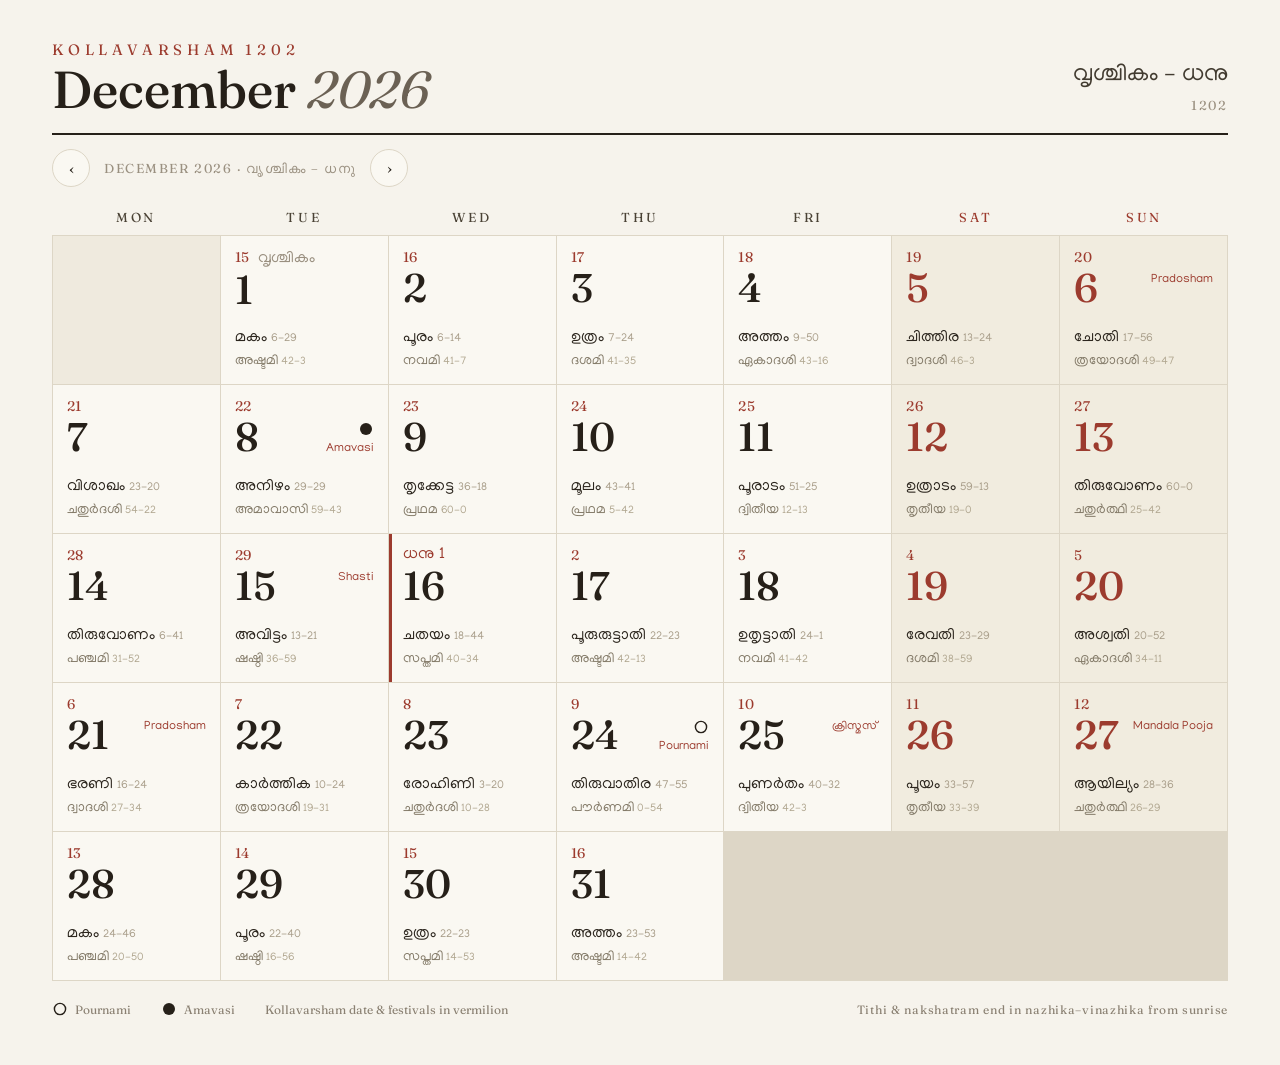
==== index.html @ 8a79ce63 "Malayalam panchangam calendar — static site Single-page calendar: Editorial-grid month view on wide " ====
<!doctype html>
<html lang="en">
<head>
  <meta charset="utf-8">
  <meta name="viewport" content="width=device-width, initial-scale=1">
  <title>Malayalam Calendar</title>
  <meta name="description" content="Malayalam panchangam calendar — tithi, nakshatram, nazhika, Kollavarsham dates.">
  <link rel="preconnect" href="https://fonts.googleapis.com">
  <link rel="preconnect" href="https://fonts.gstatic.com" crossorigin>
  <link rel="stylesheet" href="https://fonts.googleapis.com/css2?family=Fraunces:ital,opsz,wght@0,9..144,400;0,9..144,500;0,9..144,600;1,9..144,400;1,9..144,500&family=Manjari:wght@400;700&family=Spectral:wght@300;400;500;600&display=swap">
  <link rel="stylesheet" href="app.css">
</head>
<body>
  <div id="app" aria-busy="true">
    <div class="loading">Loading…</div>
  </div>

  <!-- day-detail dialog: populated and shown by app.js -->
  <dialog id="day-detail" aria-label="Day detail"></dialog>

  <script src="app.js" defer></script>
</body>
</html>
---- app.css ----
/* Malayalam Calendar — Editorial grid (desktop) + day list (mobile)
   Palette: warm off-white, near-black ink, one refined vermilion.
   Fraunces = display numerals/Latin; Manjari = Malayalam (old lipi); Spectral = Latin body. */

:root {
  --paper:      #f6f3ec;
  --card:       #faf8f2;
  --card-sun:   #f1ecdf;
  --card-empty: #efeade;
  --rule:       #ddd6c6;
  --rule-soft:  #ece7db;
  --ink:        #262019;
  --ink-2:      #2c261e;
  --ink-soft:   #6b6154;
  --ink-faint:  #837a68;
  --muted:      #9a9080;
  --faint:      #a89d89;
  --vermilion:  #9c3b2e;
}

* { box-sizing: border-box; }

html, body {
  margin: 0;
  background: var(--paper);
  color: var(--ink);
  font-family: "Spectral", Georgia, serif;
  -webkit-text-size-adjust: 100%;
}

.ml   { font-family: "Manjari", "Spectral", sans-serif; }
.disp { font-family: "Fraunces", Georgia, serif; }

a { color: var(--vermilion); }
a:hover { color: #7d2c20; }

.loading {
  padding: 80px 20px;
  text-align: center;
  color: var(--muted);
  font-family: "Fraunces", Georgia, serif;
  letter-spacing: 0.1em;
}

/* ------------------------------------------------------------------ shell */

.wrap {
  max-width: 1240px;
  margin: 0 auto;
  padding: 40px 32px 48px;
}

.masthead {
  display: flex;
  justify-content: space-between;
  align-items: flex-end;
  gap: 20px;
  border-bottom: 2px solid var(--ink);
  padding-bottom: 18px;
}

.masthead .era {
  font-family: "Fraunces", Georgia, serif;
  font-size: 15px;
  letter-spacing: 0.32em;
  text-transform: uppercase;
  color: var(--vermilion);
}

.masthead h1 {
  font-family: "Fraunces", Georgia, serif;
  font-size: 52px;
  font-weight: 500;
  line-height: 1;
  margin: 4px 0 0;
}

.masthead h1 em {
  font-weight: 400;
  font-style: italic;
  color: var(--ink-soft);
}

.masthead .ml-months {
  text-align: right;
  font-size: 24px;
  line-height: 1.5;
  color: #423b30;
}

.masthead .ml-months .yr {
  font-family: "Fraunces", Georgia, serif;
  font-size: 13px;
  letter-spacing: 0.14em;
  color: var(--muted);
  margin-top: 2px;
}

/* month navigation */

.monthnav {
  display: flex;
  align-items: center;
  gap: 14px;
  margin-top: 14px;
}

.monthnav button {
  appearance: none;
  border: 1px solid var(--rule);
  background: var(--card);
  color: var(--ink);
  font-family: "Fraunces", Georgia, serif;
  font-size: 16px;
  width: 38px;
  height: 38px;
  border-radius: 50%;
  cursor: pointer;
  line-height: 1;
}
.monthnav button:hover { background: #f0ece1; }
.monthnav button:disabled { opacity: 0.35; cursor: default; }

.monthnav .cur {
  font-family: "Fraunces", Georgia, serif;
  font-size: 13px;
  letter-spacing: 0.12em;
  text-transform: uppercase;
  color: var(--muted);
}

/* ------------------------------------------------------- weekday header */

.weekdays {
  display: grid;
  grid-template-columns: repeat(7, minmax(0, 1fr));
  margin-top: 22px;
}

.weekdays span {
  font-family: "Fraunces", Georgia, serif;
  text-align: center;
  font-size: 13px;
  letter-spacing: 0.22em;
  text-transform: uppercase;
  color: #4a4235;
  padding-bottom: 10px;
}
.weekdays span.wknd { color: var(--vermilion); }

/* ----------------------------------------------------------- month grid */

.grid {
  display: grid;
  grid-template-columns: repeat(7, minmax(0, 1fr));
  gap: 1px;
  background: var(--rule);
  border: 1px solid var(--rule);
}

/* Desktop cell: 2-col mini-grid.
   Row 1 = .head (kv date + month tag), spanning both columns.
   Row 2 = .num (big date) left, .aside (moon + festival) right.
   Row 3 = .pan (nakshatram / tithi) spanning both, pushed to the bottom. */
.cell {
  background: var(--card);
  min-height: 148px;
  padding: 12px 14px;
  display: grid;
  grid-template-columns: 1fr auto;
  grid-template-rows: auto auto 1fr;
  column-gap: 10px;
}
.cell.empty  { background: var(--card-empty); }
.cell.sun,
.cell.sat    { background: var(--card-sun); }
.cell.month-start { box-shadow: inset 3px 0 0 0 var(--vermilion); }
.cell.clickable { cursor: pointer; }
.cell.clickable:hover { background: #fffdf7; }

.cell .head {
  grid-column: 1 / -1;
  display: flex;
  align-items: baseline;
  gap: 8px;
  min-height: 18px;
}
.cell .kv {
  font-family: "Fraunces", Georgia, serif;
  font-size: 14px;
  color: var(--vermilion);
  letter-spacing: 0.03em;
}
.cell .mtag {
  font-family: "Manjari", sans-serif;
  font-size: 16px;
  font-weight: 400;
  letter-spacing: 0.02em;
  color: var(--vermilion);
}
.cell .mtag.muted { color: var(--muted); }

.cell .num {
  grid-column: 1;
  grid-row: 2;
  margin-top: 3px;
}
.cell .num .wd,
.cell .num .kv-b { display: none; }          /* only shown in mobile list mode */
.cell .num .date {
  font-family: "Fraunces", Georgia, serif;
  font-size: 40px;
  line-height: 0.95;
  font-weight: 500;
  color: var(--ink);
}
.cell.sun .num .date,
.cell.sat .num .date { color: var(--vermilion); }

.cell .aside {
  grid-column: 2;
  grid-row: 2;
  display: flex;
  flex-direction: column;
  align-items: flex-end;
  gap: 4px;
  text-align: right;
  padding-top: 6px;
}
.cell .fest {
  font-family: "Manjari", sans-serif;
  font-size: 12px;
  line-height: 1.3;
  color: var(--vermilion);
}

.cell .pan {
  grid-column: 1 / -1;
  grid-row: 3;
  align-self: end;
  display: flex;
  flex-direction: column;
  gap: 3px;
  padding-top: 8px;
}
.cell .nak {
  font-family: "Manjari", sans-serif;
  font-size: 16px;
  color: var(--ink-2);
  line-height: 1.4;
}
.cell .nak .nz { color: var(--faint); font-size: 11.5px; }
.cell .tithi {
  font-family: "Manjari", sans-serif;
  font-size: 14px;
  color: var(--ink-faint);
  line-height: 1.4;
}
.cell .tithi .nz { color: #b0a68f; font-size: 11px; }

/* moon glyphs (inline svg from JS) */
.moon { width: 16px; height: 16px; display: block; }

/* footer key */
.legend {
  display: flex;
  gap: 30px;
  margin-top: 20px;
  font-family: "Fraunces", Georgia, serif;
  font-size: 12px;
  color: #8a8072;
  align-items: center;
  flex-wrap: wrap;
}
.legend .item { display: flex; align-items: center; gap: 7px; }
.legend .push { margin-left: auto; letter-spacing: 0.06em; }

/* ============================================================ mobile list */

@media (max-width: 640px) {
  .wrap { padding: 0; max-width: none; }

  .masthead {
    background: var(--ink);
    color: #f4efe2;
    border-bottom: none;
    padding: 16px 20px 14px;
    align-items: center;
  }
  .masthead .stack-left { display: none; }        /* era + big h1 hidden on phone */
  .masthead h1 { font-size: 21px; color: #f4efe2; margin: 0; }
  .masthead .ml-months { font-size: 12px; color: #b8ad97; text-align: center; }
  .masthead .ml-months .yr { display: none; }

  .monthnav {
    margin: 0;
    padding: 0;
    justify-content: space-between;
    background: var(--ink);
    color: #b8ad97;
  }
  .monthnav .middle { text-align: center; }
  .monthnav .cur { color: #8a7d64; }
  .monthnav button {
    border: none;
    background: transparent;
    color: #b8ad97;
    font-size: 20px;
    width: 44px;
    height: 44px;
  }
  .monthnav button:hover { background: rgba(255,255,255,0.06); }

  .weekdays, .legend { display: none; }

  .grid {
    display: block;
    gap: 0;
    background: var(--card);
    border: none;
  }

  /* Phone list row: a CSS grid — .num is the left column (spans both body rows),
     .head + .aside share the top-right row, .pan fills the bottom-right row. */
  .cell {
    min-height: 0;
    padding: 15px 20px;
    border-bottom: 1px solid var(--rule-soft);
    display: grid;
    grid-template-columns: 52px minmax(0, 1fr);
    grid-template-rows: auto auto;
    column-gap: 12px;
    row-gap: 2px;
  }
  .cell.empty { display: none; }                    /* no lead-in cells in list mode */
  .cell.month-start { box-shadow: inset 0 3px 0 0 var(--vermilion); }  /* TOP border on phone */

  .cell .num {
    grid-column: 1;
    grid-row: 1 / span 2;
    align-self: start;
    text-align: center;
    display: flex;
    flex-direction: column;
    align-items: center;
    margin: 0;
  }
  .cell .num .wd {
    display: block;
    font-family: "Fraunces", Georgia, serif;
    font-size: 10px;
    letter-spacing: 0.16em;
    text-transform: uppercase;
    color: var(--faint);
  }
  .cell.sun .num .wd,
  .cell.sat .num .wd { color: #c56b5c; }
  .cell .num .date { font-size: 34px; margin-top: 1px; }
  .cell .num .kv-b {
    display: block;
    font-family: "Fraunces", Georgia, serif;
    font-size: 11px;
    color: var(--vermilion);
    margin-top: 3px;
  }

  /* mobile: nakshatram line gets the moon at its right end; month tag / festival
     drop to their own lines so nothing is clipped */
  .cell .head {
    grid-column: 2;
    grid-row: 1;
    display: flex;
    align-items: baseline;
    gap: 8px;
    min-height: 0;
  }
  .cell .head .kv { display: none; }                /* KV date already lives in .num */
  .cell .head:not(:has(.mtag)) { display: none; }   /* collapse when empty */

  .cell .aside { display: none; }                   /* moon re-emitted inside .pan below */

  .cell .pan {
    grid-column: 2;
    grid-row: 2;
    align-self: start;
    padding-top: 2px;
  }
  .cell .pan .nak {
    font-size: 17px;
    display: flex;
    align-items: baseline;
    gap: 8px;
  }
  .cell .pan .nak .moon-slot {
    margin-left: auto;
    align-self: center;
    flex-shrink: 0;
    padding-left: 8px;
  }
  .cell .pan .nak .moon-slot .moon { width: 18px; height: 18px; }
  .cell .pan .nak   { font-size: 17px; }
  .cell .pan .nak .nz { font-size: 12.5px; }
  .cell .pan .tithi { font-size: 14px; }
  .cell .pan .tithi .nz { font-size: 12px; }
  .cell .pan .fest-line {
    display: block;
    font-family: "Manjari", sans-serif;
    font-size: 12.5px;
    color: var(--vermilion);
    line-height: 1.3;
    margin-top: 2px;
  }
}

/* mobile-only bits, hidden on desktop */
.cell .pan .fest-line { display: none; }
.cell .pan .nak .moon-slot { display: none; }

/* ============================================================ day detail */

#day-detail {
  border: 1px solid var(--rule);
  border-radius: 0;
  padding: 0;
  width: 540px;
  max-width: calc(100vw - 32px);
  background: var(--card);
  color: var(--ink);
}
#day-detail::backdrop { background: rgba(38, 32, 25, 0.45); }

.dd-head {
  background: var(--ink);
  color: #f4efe2;
  padding: 26px 40px 22px;
}
.dd-head .wd {
  font-size: 12px;
  letter-spacing: 0.24em;
  text-transform: uppercase;
  color: #d98c5f;
}
.dd-head .wd .ml { letter-spacing: 0; font-size: 14px; }
.dd-head .big {
  display: flex;
  align-items: baseline;
  gap: 12px;
  margin-top: 6px;
}
.dd-head .big .date {
  font-family: "Fraunces", Georgia, serif;
  font-size: 76px;
  line-height: 0.82;
  font-weight: 600;
}
.dd-head .big .mo {
  font-family: "Fraunces", Georgia, serif;
  font-size: 18px;
  font-style: italic;
  color: #b8ad97;
}

.dd-close {
  position: absolute;
  top: 14px;
  right: 16px;
  appearance: none;
  border: none;
  background: transparent;
  color: #b8ad97;
  font-size: 22px;
  cursor: pointer;
  line-height: 1;
}

.dd-body { padding: 8px 40px 34px; }

.dd-feature {
  display: flex;
  align-items: center;
  gap: 18px;
  padding: 22px 0;
  border-bottom: 1px solid #e8e1d0;
}
.dd-feature:last-of-type { border-bottom: 2px solid var(--ink); }
.dd-feature .icon {
  width: 50px;
  height: 50px;
  border-radius: 50%;
  border: 1.5px solid var(--ink);
  display: flex;
  align-items: center;
  justify-content: center;
  flex-shrink: 0;
}
.dd-feature .lab {
  font-family: "Fraunces", Georgia, serif;
  font-size: 11px;
  letter-spacing: 0.16em;
  text-transform: uppercase;
  color: var(--faint);
}
.dd-feature .lab .ml {
  text-transform: none;
  letter-spacing: 0;
  font-size: 12px;
  color: var(--muted);
}
.dd-feature .name {
  font-family: "Manjari", sans-serif;
  font-size: 28px;
  color: var(--ink);
  line-height: 1.2;
  margin-top: 3px;
}
.dd-feature .grow { flex-grow: 1; }
.dd-feature .end {
  text-align: right;
  flex-shrink: 0;
}
.dd-feature .end .n {
  font-family: "Fraunces", Georgia, serif;
  font-size: 24px;
  color: var(--ink);
  line-height: 1;
}
.dd-feature .end .u {
  font-family: "Fraunces", Georgia, serif;
  font-size: 9px;
  letter-spacing: 0.12em;
  text-transform: uppercase;
  color: var(--faint);
  margin-top: 3px;
}

.dd-row {
  display: flex;
  justify-content: space-between;
  align-items: baseline;
  gap: 18px;
  padding: 13px 0;
  border-bottom: 1px solid #e8e1d0;
}
.dd-row:last-child { border-bottom: none; }
.dd-row .k {
  font-family: "Fraunces", Georgia, serif;
  font-size: 11px;
  letter-spacing: 0.16em;
  text-transform: uppercase;
  color: var(--faint);
}
.dd-row .v { text-align: right; }
.dd-row .v .ml { font-size: 18px; color: var(--ink); }
.dd-row .v .tl {
  font-family: "Spectral", Georgia, serif;
  font-size: 13px;
  color: var(--muted);
  font-style: italic;
}
.dd-row .v.disp {
  font-family: "Fraunces", Georgia, serif;
  font-size: 16px;
  color: #423b30;
}

.dd-foot {
  display: flex;
  align-items: center;
  gap: 12px;
  margin-top: 24px;
}
.dd-foot .line { flex-grow: 1; height: 1px; background: var(--rule); }
.dd-foot .orn {
  font-family: "Fraunces", Georgia, serif;
  font-size: 13px;
  color: #c3b8a0;
}

@media (max-width: 640px) {
  #day-detail {
    width: 100vw;
    max-width: 100vw;
    height: 100dvh;
    max-height: 100dvh;
    margin: 0;
    overflow-y: auto;
    border: none;
  }
  .dd-head { padding: 22px 24px 20px; }
  .dd-head .big .date { font-size: 64px; }
  .dd-body { padding: 8px 24px 30px; }

  /* feature blocks: let the name wrap and drop the end-time under it */
  .dd-feature { flex-wrap: wrap; gap: 12px; padding: 18px 0; }
  .dd-feature .grow { flex: 1 1 140px; min-width: 0; }
  .dd-feature .name { font-size: 24px; overflow-wrap: anywhere; }
  .dd-feature .end { flex: 1 1 100%; text-align: left; padding-left: 68px; }
  .dd-feature .end .n { font-size: 20px; }

  /* rows: stack label over value so nothing is pushed off-screen */
  .dd-row { flex-direction: column; align-items: flex-start; gap: 3px; padding: 11px 0; }
  .dd-row .v, .dd-row .v.disp { text-align: left; }
}
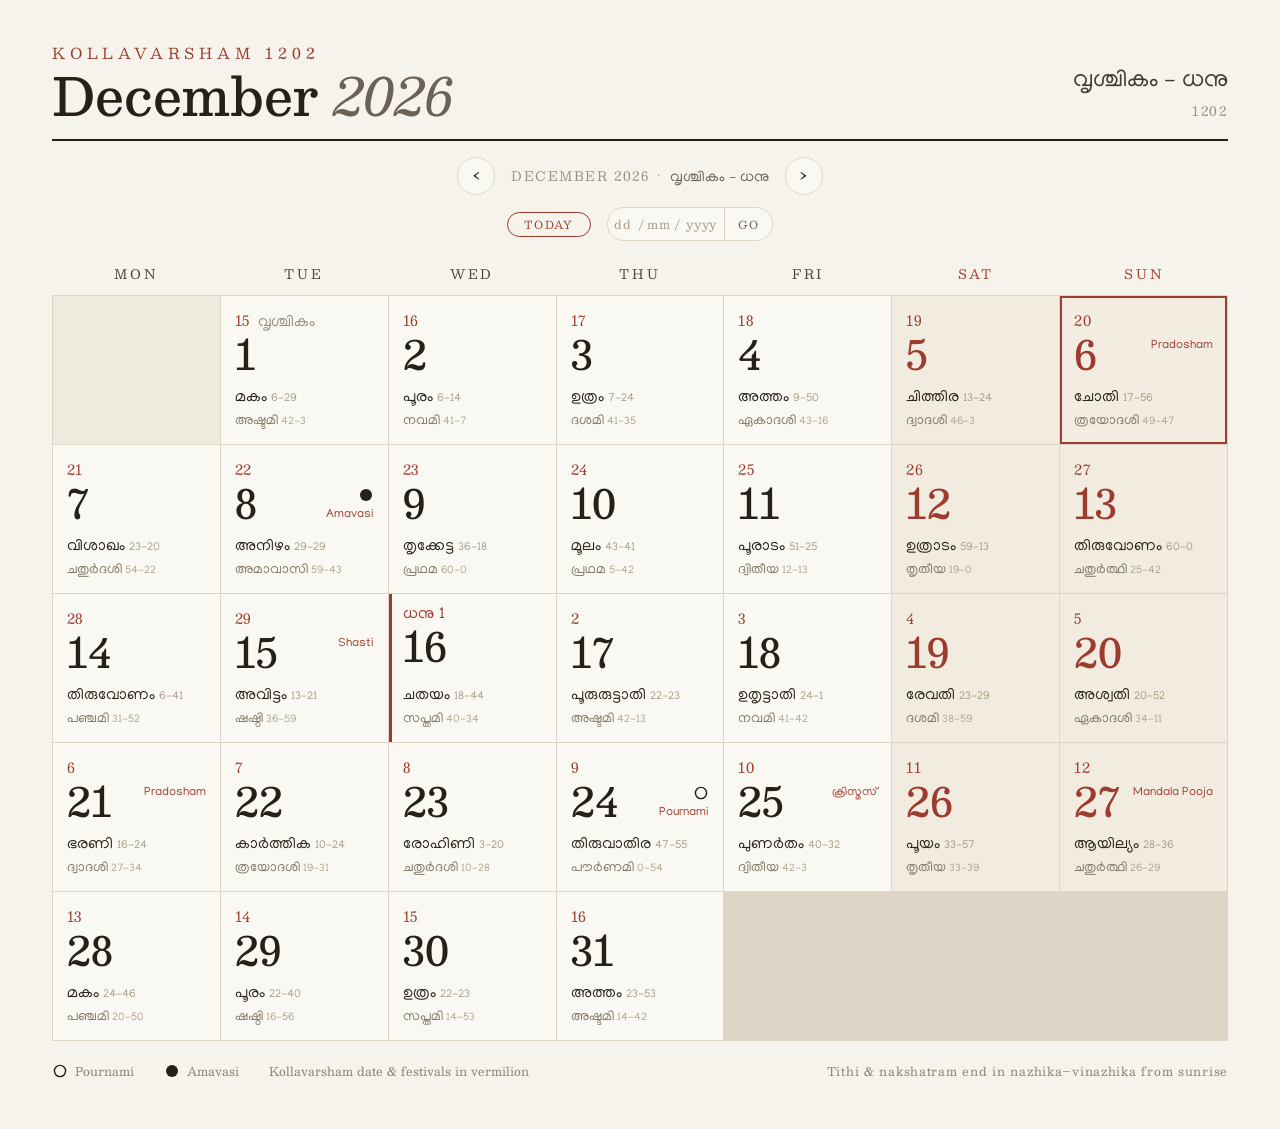
==== commit 146495b0: "Use Besley as the single serif (replaces Fraunces + Spectral) Besley now covers everything Latin — t" ====
--- a/index.html
+++ b/index.html
@@ -7,7 +7,7 @@
   <meta name="description" content="Malayalam panchangam calendar — tithi, nakshatram, nazhika, Kollavarsham dates.">
   <link rel="preconnect" href="https://fonts.googleapis.com">
   <link rel="preconnect" href="https://fonts.gstatic.com" crossorigin>
-  <link rel="stylesheet" href="https://fonts.googleapis.com/css2?family=Fraunces:ital,opsz,wght@0,9..144,400;0,9..144,500;0,9..144,600;1,9..144,400;1,9..144,500&family=Manjari:wght@400;700&family=Spectral:wght@300;400;500;600&display=swap">
+  <link rel="stylesheet" href="https://fonts.googleapis.com/css2?family=Besley:ital,wght@0,400;0,500;0,600;0,700;1,400;1,500&family=Manjari:wght@400;700&display=swap">
   <link rel="stylesheet" href="app.css">
 </head>
 <body>
--- a/app.css
+++ b/app.css
@@ -1,6 +1,6 @@
 /* Malayalam Calendar — Editorial grid (desktop) + day list (mobile)
    Palette: warm off-white, near-black ink, one refined vermilion.
-   Fraunces = display numerals/Latin; Manjari = Malayalam (old lipi); Spectral = Latin body. */
+   Besley = the single serif for all Latin; Manjari = Malayalam (old lipi). */
 
 :root {
   --paper:      #f6f3ec;
@@ -24,21 +24,34 @@
   margin: 0;
   background: var(--paper);
   color: var(--ink);
-  font-family: "Spectral", Georgia, serif;
+  font-family: "Besley", Georgia, serif;
   -webkit-text-size-adjust: 100%;
 }
 
-.ml   { font-family: "Manjari", "Spectral", sans-serif; }
-.disp { font-family: "Fraunces", Georgia, serif; }
-
-a { color: var(--vermilion); }
+.ml   { font-family: "Manjari", "Besley", serif; }
+.disp { font-family: "Besley", Georgia, serif; }
+
+a { color: var(--vermilion); transition: color 0.3s ease; }
 a:hover { color: #7d2c20; }
+
+/* quick, calm hover feedback */
+.cell.clickable,
+.monthnav .arrow,
+.monthnav .today-btn,
+.monthnav .goto button,
+.masthead .mh-prev,
+.masthead .mh-next {
+  transition: background-color 0.3s ease, color 0.3s ease, box-shadow 0.3s ease;
+}
+@media (prefers-reduced-motion: reduce) {
+  * { transition: none !important; }
+}
 
 .loading {
   padding: 80px 20px;
   text-align: center;
   color: var(--muted);
-  font-family: "Fraunces", Georgia, serif;
+  font-family: "Besley", Georgia, serif;
   letter-spacing: 0.1em;
 }
 
@@ -58,9 +71,11 @@
   border-bottom: 2px solid var(--ink);
   padding-bottom: 18px;
 }
+.masthead .mh-prev,
+.masthead .mh-next { display: none; }        /* desktop uses the .monthnav arrows */
 
 .masthead .era {
-  font-family: "Fraunces", Georgia, serif;
+  font-family: "Besley", Georgia, serif;
   font-size: 15px;
   letter-spacing: 0.32em;
   text-transform: uppercase;
@@ -68,7 +83,7 @@
 }
 
 .masthead h1 {
-  font-family: "Fraunces", Georgia, serif;
+  font-family: "Besley", Georgia, serif;
   font-size: 52px;
   font-weight: 500;
   line-height: 1;
@@ -83,51 +98,137 @@
 
 .masthead .ml-months {
   text-align: right;
+  font-family: "Manjari", "Besley", serif;
   font-size: 24px;
   line-height: 1.5;
   color: #423b30;
 }
-
+.masthead .ml-months .names { display: block; }
 .masthead .ml-months .yr {
-  font-family: "Fraunces", Georgia, serif;
+  display: block;
+  font-family: "Besley", Georgia, serif;
   font-size: 13px;
   letter-spacing: 0.14em;
   color: var(--muted);
   margin-top: 2px;
 }
 
-/* month navigation */
+/* month navigation — two centred rows:
+     row 1:  ‹   August 2026 · <ML>   ›
+     row 2:  [Today]     dd / mm / yyyy  [Go]                                 */
 
 .monthnav {
   display: flex;
+  flex-direction: column;
   align-items: center;
-  gap: 14px;
-  margin-top: 14px;
-}
-
-.monthnav button {
+  gap: 12px;
+  margin-top: 16px;
+}
+.monthnav .nav-row {
+  display: flex;
+  align-items: center;
+  justify-content: center;
+  gap: 16px;
+}
+
+.monthnav .arrow {
   appearance: none;
   border: 1px solid var(--rule);
   background: var(--card);
   color: var(--ink);
-  font-family: "Fraunces", Georgia, serif;
+  font-family: "Besley", Georgia, serif;
   font-size: 16px;
   width: 38px;
   height: 38px;
   border-radius: 50%;
   cursor: pointer;
   line-height: 1;
-}
-.monthnav button:hover { background: #f0ece1; }
-.monthnav button:disabled { opacity: 0.35; cursor: default; }
+  flex-shrink: 0;
+}
+.monthnav .arrow:hover { background: #f0ece1; }
+.monthnav .arrow:disabled { opacity: 0.35; cursor: default; }
 
 .monthnav .cur {
-  font-family: "Fraunces", Georgia, serif;
+  display: inline-flex;
+  align-items: baseline;
+  gap: 8px;
   font-size: 13px;
   letter-spacing: 0.12em;
-  text-transform: uppercase;
   color: var(--muted);
 }
+.monthnav .cur .disp {
+  font-family: "Besley", Georgia, serif;
+  text-transform: uppercase;
+}
+.monthnav .cur .ml {
+  font-family: "Manjari", "Besley", serif;
+  font-size: 15px;
+  letter-spacing: 0;
+  color: #6b6154;
+}
+.monthnav .cur .dot { color: var(--faint); }
+
+.monthnav .today-btn {
+  appearance: none;
+  cursor: pointer;
+  border: 1px solid var(--vermilion);
+  border-radius: 999px;
+  padding: 6px 16px;
+  font-size: 11px;
+  letter-spacing: 0.14em;
+  text-transform: uppercase;
+  color: var(--vermilion);
+  background: transparent;
+  line-height: 1;
+}
+.monthnav .today-btn:hover { background: #f4e9e4; }
+
+/* dd / mm / yyyy — pill with three fields, separators, and a Go button */
+.monthnav .goto {
+  display: inline-flex;
+  align-items: stretch;
+  border: 1px solid var(--rule);
+  border-radius: 999px;
+  background: var(--card);
+  overflow: hidden;
+}
+.monthnav .goto.bad { border-color: var(--vermilion); background: #f7ece9; }
+.monthnav .goto input {
+  appearance: none;
+  border: none;
+  background: transparent;
+  color: var(--ink);
+  font-family: "Besley", Georgia, serif;
+  font-size: 12px;
+  letter-spacing: 0.08em;
+  text-align: center;
+  padding: 6px 0;
+}
+.monthnav .goto .gd,
+.monthnav .goto .gm { width: 30px; }
+.monthnav .goto .gy { width: 44px; }
+.monthnav .goto input::placeholder { color: var(--faint); letter-spacing: 0.06em; }
+.monthnav .goto input:focus { outline: none; background: #f0ece1; }
+.monthnav .goto .sep {
+  display: flex;
+  align-items: center;
+  color: var(--faint);
+  font-family: "Besley", Georgia, serif;
+  font-size: 12px;
+}
+.monthnav .goto button {
+  appearance: none;
+  cursor: pointer;
+  border: none;
+  border-left: 1px solid var(--rule);
+  background: transparent;
+  color: var(--ink-soft);
+  font-size: 11px;
+  letter-spacing: 0.12em;
+  text-transform: uppercase;
+  padding: 6px 13px;
+}
+.monthnav .goto button:hover { background: #f0ece1; }
 
 /* ------------------------------------------------------- weekday header */
 
@@ -138,7 +239,7 @@
 }
 
 .weekdays span {
-  font-family: "Fraunces", Georgia, serif;
+  font-family: "Besley", Georgia, serif;
   text-align: center;
   font-size: 13px;
   letter-spacing: 0.22em;
@@ -176,7 +277,11 @@
 .cell.sat    { background: var(--card-sun); }
 .cell.month-start { box-shadow: inset 3px 0 0 0 var(--vermilion); }
 .cell.clickable { cursor: pointer; }
-.cell.clickable:hover { background: #fffdf7; }
+.cell.clickable:hover { background: #ffffff; box-shadow: inset 0 0 0 1px var(--rule); }
+.cell.clickable.month-start:hover { box-shadow: inset 0 0 0 1px var(--rule), inset 3px 0 0 0 var(--vermilion); }
+.cell.clickable.today:hover { background: #fdf6ea; box-shadow: inset 0 0 0 2px var(--vermilion); }
+.cell.today { background: #f3ece0; box-shadow: inset 0 0 0 2px var(--vermilion); }
+.cell.today.month-start { box-shadow: inset 0 0 0 2px var(--vermilion), inset 3px 0 0 0 var(--vermilion); }
 
 .cell .head {
   grid-column: 1 / -1;
@@ -186,13 +291,13 @@
   min-height: 18px;
 }
 .cell .kv {
-  font-family: "Fraunces", Georgia, serif;
+  font-family: "Besley", Georgia, serif;
   font-size: 14px;
   color: var(--vermilion);
   letter-spacing: 0.03em;
 }
 .cell .mtag {
-  font-family: "Manjari", sans-serif;
+  font-family: "Manjari", "Besley", serif;
   font-size: 16px;
   font-weight: 400;
   letter-spacing: 0.02em;
@@ -206,9 +311,9 @@
   margin-top: 3px;
 }
 .cell .num .wd,
-.cell .num .kv-b { display: none; }          /* only shown in mobile list mode */
+.cell .num .kv-b { display: none; }            /* mobile list mode only */
 .cell .num .date {
-  font-family: "Fraunces", Georgia, serif;
+  font-family: "Besley", Georgia, serif;
   font-size: 40px;
   line-height: 0.95;
   font-weight: 500;
@@ -216,6 +321,8 @@
 }
 .cell.sun .num .date,
 .cell.sat .num .date { color: var(--vermilion); }
+
+.cell .pan .mstrip { display: none; }          /* mobile list mode only */
 
 .cell .aside {
   grid-column: 2;
@@ -228,7 +335,7 @@
   padding-top: 6px;
 }
 .cell .fest {
-  font-family: "Manjari", sans-serif;
+  font-family: "Manjari", "Besley", serif;
   font-size: 12px;
   line-height: 1.3;
   color: var(--vermilion);
@@ -244,14 +351,14 @@
   padding-top: 8px;
 }
 .cell .nak {
-  font-family: "Manjari", sans-serif;
+  font-family: "Manjari", "Besley", serif;
   font-size: 16px;
   color: var(--ink-2);
   line-height: 1.4;
 }
 .cell .nak .nz { color: var(--faint); font-size: 11.5px; }
 .cell .tithi {
-  font-family: "Manjari", sans-serif;
+  font-family: "Manjari", "Besley", serif;
   font-size: 14px;
   color: var(--ink-faint);
   line-height: 1.4;
@@ -266,7 +373,7 @@
   display: flex;
   gap: 30px;
   margin-top: 20px;
-  font-family: "Fraunces", Georgia, serif;
+  font-family: "Besley", Georgia, serif;
   font-size: 12px;
   color: #8a8072;
   align-items: center;
@@ -280,37 +387,85 @@
 @media (max-width: 640px) {
   .wrap { padding: 0; max-width: none; }
 
+  /* dark header band: ‹  January 2026 / ധനു – മകരം · 1201  ›  */
   .masthead {
     background: var(--ink);
     color: #f4efe2;
     border-bottom: none;
-    padding: 16px 20px 14px;
+    padding: 18px 16px 16px;
+    display: grid;
+    grid-template-columns: 34px 1fr 34px;
     align-items: center;
-  }
-  .masthead .stack-left { display: none; }        /* era + big h1 hidden on phone */
-  .masthead h1 { font-size: 21px; color: #f4efe2; margin: 0; }
-  .masthead .ml-months { font-size: 12px; color: #b8ad97; text-align: center; }
-  .masthead .ml-months .yr { display: none; }
-
-  .monthnav {
-    margin: 0;
-    padding: 0;
-    justify-content: space-between;
-    background: var(--ink);
-    color: #b8ad97;
-  }
-  .monthnav .middle { text-align: center; }
-  .monthnav .cur { color: #8a7d64; }
-  .monthnav button {
+    column-gap: 6px;
+  }
+  .masthead .mh-prev,
+  .masthead .mh-next {
+    display: flex;
+    align-items: center;
+    justify-content: center;
+    appearance: none;
     border: none;
     background: transparent;
     color: #b8ad97;
-    font-size: 20px;
-    width: 44px;
-    height: 44px;
-  }
-  .monthnav button:hover { background: rgba(255,255,255,0.06); }
-
+    font-family: "Besley", Georgia, serif;
+    font-size: 22px;
+    line-height: 1;
+    width: 34px;
+    height: 34px;
+    cursor: pointer;
+  }
+  .masthead .mh-prev { grid-column: 1; grid-row: 1 / span 2; }
+  .masthead .mh-next { grid-column: 3; grid-row: 1 / span 2; }
+  .masthead .mh-prev:disabled,
+  .masthead .mh-next:disabled { opacity: 0.3; }
+  .masthead .stack-left {
+    grid-column: 2;
+    display: block;
+    text-align: center;
+  }
+  .masthead .stack-left .era { display: none; }
+  .masthead h1 {
+    font-family: "Besley", Georgia, serif;
+    font-size: 27px;
+    font-weight: 500;
+    color: #f4efe2;
+    margin: 0;
+    line-height: 1.05;
+  }
+  .masthead h1 em { color: #b8ad97; font-style: italic; }
+  .masthead .ml-months {
+    grid-column: 2;
+    grid-row: 2;
+    text-align: center;
+    white-space: nowrap;
+    font-family: "Manjari", "Besley", serif;
+    font-size: 13px;
+    color: #b8ad97;
+    margin-top: 3px;
+  }
+  .masthead .ml-months .names { display: inline; }
+  .masthead .ml-months .yr {
+    display: inline;
+    font-family: "Besley", Georgia, serif;
+    font-size: 12px;
+    letter-spacing: 0.08em;
+    color: #8a7d64;
+    margin-left: 6px;
+  }
+  .masthead .ml-months .yr::before { content: "· "; }
+
+  /* mobile nav: a single centred row under the dark header band —
+     [Today]   dd / mm / yyyy  [Go]   (the ‹ › and month title are in the band) */
+  .monthnav {
+    margin: 0;
+    padding: 12px 12px 14px;
+    gap: 12px;
+    background: transparent;
+  }
+  .monthnav .nav-months { display: none; }        /* month title lives in the masthead */
+  .monthnav .nav-row.nav-jump { gap: 12px; }
+  .monthnav .today-btn { color: var(--vermilion); border-color: var(--vermilion); }
+  .monthnav .today-btn:hover { background: rgba(255,255,255,0.06); }
   .weekdays, .legend { display: none; }
 
   .grid {
@@ -318,79 +473,92 @@
     gap: 0;
     background: var(--card);
     border: none;
-  }
-
-  /* Phone list row: a CSS grid — .num is the left column (spans both body rows),
-     .head + .aside share the top-right row, .pan fills the bottom-right row. */
+    overflow-x: hidden;
+  }
+
+  /* Phone list row: date column on the left, panchangam on the right.
+       .num  = weekday (top) · big Gregorian date · KV day number (under)
+       .pan  = [month strip, only on a KV month-start] · nakshatram · tithi
+     .head and .aside are desktop-only.                                        */
   .cell {
     min-height: 0;
-    padding: 15px 20px;
+    padding: 16px 20px 18px;
     border-bottom: 1px solid var(--rule-soft);
-    display: grid;
-    grid-template-columns: 52px minmax(0, 1fr);
-    grid-template-rows: auto auto;
-    column-gap: 12px;
-    row-gap: 2px;
-  }
-  .cell.empty { display: none; }                    /* no lead-in cells in list mode */
+    display: flex;
+    gap: 18px;
+    align-items: flex-start;
+  }
+  .cell.empty { display: none; }
   .cell.month-start { box-shadow: inset 0 3px 0 0 var(--vermilion); }  /* TOP border on phone */
-
+  .cell.today { box-shadow: inset 3px 0 0 0 var(--vermilion); }
+  .cell.today.month-start { box-shadow: inset 0 3px 0 0 var(--vermilion), inset 3px 0 0 0 var(--vermilion); }
+
+  .cell .head,
+  .cell .aside { display: none; }
+
+  /* date column */
   .cell .num {
-    grid-column: 1;
-    grid-row: 1 / span 2;
-    align-self: start;
-    text-align: center;
+    flex: 0 0 54px;
     display: flex;
     flex-direction: column;
     align-items: center;
+    text-align: center;
     margin: 0;
+    padding-top: 2px;
   }
   .cell .num .wd {
     display: block;
-    font-family: "Fraunces", Georgia, serif;
-    font-size: 10px;
+    font-family: "Besley", Georgia, serif;
+    font-size: 11px;
     letter-spacing: 0.16em;
     text-transform: uppercase;
     color: var(--faint);
   }
   .cell.sun .num .wd,
   .cell.sat .num .wd { color: #c56b5c; }
-  .cell .num .date { font-size: 34px; margin-top: 1px; }
+  .cell .num .date {
+    font-size: 40px;
+    line-height: 1;
+    margin-top: 2px;
+  }
   .cell .num .kv-b {
     display: block;
-    font-family: "Fraunces", Georgia, serif;
-    font-size: 11px;
+    font-family: "Besley", Georgia, serif;
+    font-size: 13px;
     color: var(--vermilion);
-    margin-top: 3px;
-  }
-
-  /* mobile: nakshatram line gets the moon at its right end; month tag / festival
-     drop to their own lines so nothing is clipped */
-  .cell .head {
-    grid-column: 2;
-    grid-row: 1;
+    margin-top: 4px;
+  }
+
+  /* panchangam column */
+  .cell .pan {
+    flex: 1 1 auto;
+    min-width: 0;
+    display: flex;
+    flex-direction: column;
+    gap: 4px;
+    padding-top: 4px;
+  }
+  /* month strip — shown only on a KV month-start (or the grid's first day),
+     on the line where the nakshatram begins */
+  .cell .pan .mstrip {
+    display: block;
+    font-family: "Manjari", "Besley", serif;
+    font-size: 15px;
+    color: var(--vermilion);
+    line-height: 1.3;
+  }
+  .cell .pan .mstrip.muted { color: var(--muted); }
+
+  .cell .pan .nak {
     display: flex;
     align-items: baseline;
     gap: 8px;
-    min-height: 0;
-  }
-  .cell .head .kv { display: none; }                /* KV date already lives in .num */
-  .cell .head:not(:has(.mtag)) { display: none; }   /* collapse when empty */
-
-  .cell .aside { display: none; }                   /* moon re-emitted inside .pan below */
-
-  .cell .pan {
-    grid-column: 2;
-    grid-row: 2;
-    align-self: start;
-    padding-top: 2px;
-  }
-  .cell .pan .nak {
-    font-size: 17px;
-    display: flex;
-    align-items: baseline;
-    gap: 8px;
-  }
+    font-family: "Manjari", "Besley", serif;
+    font-size: 22px;
+    color: var(--ink-2);
+    line-height: 1.35;
+  }
+  .cell .pan .nak .nz { color: var(--faint); font-size: 15px; }
   .cell .pan .nak .moon-slot {
     margin-left: auto;
     align-self: center;
@@ -398,23 +566,19 @@
     padding-left: 8px;
   }
   .cell .pan .nak .moon-slot .moon { width: 18px; height: 18px; }
-  .cell .pan .nak   { font-size: 17px; }
-  .cell .pan .nak .nz { font-size: 12.5px; }
-  .cell .pan .tithi { font-size: 14px; }
-  .cell .pan .tithi .nz { font-size: 12px; }
-  .cell .pan .fest-line {
-    display: block;
-    font-family: "Manjari", sans-serif;
-    font-size: 12.5px;
-    color: var(--vermilion);
-    line-height: 1.3;
-    margin-top: 2px;
-  }
-}
-
-/* mobile-only bits, hidden on desktop */
-.cell .pan .fest-line { display: none; }
-.cell .pan .nak .moon-slot { display: none; }
+  .cell .pan .tithi {
+    font-family: "Manjari", "Besley", serif;
+    font-size: 16px;
+    color: var(--ink-faint);
+    line-height: 1.35;
+  }
+  .cell .pan .tithi .nz { color: #b0a68f; font-size: 13px; }
+}
+
+/* the in-nak moon slot is mobile-only; on desktop the moon shows in .aside */
+@media (min-width: 641px) {
+  .cell .pan .nak .moon-slot { display: none; }
+}
 
 /* ============================================================ day detail */
 
@@ -448,13 +612,13 @@
   margin-top: 6px;
 }
 .dd-head .big .date {
-  font-family: "Fraunces", Georgia, serif;
+  font-family: "Besley", Georgia, serif;
   font-size: 76px;
   line-height: 0.82;
   font-weight: 600;
 }
 .dd-head .big .mo {
-  font-family: "Fraunces", Georgia, serif;
+  font-family: "Besley", Georgia, serif;
   font-size: 18px;
   font-style: italic;
   color: #b8ad97;
@@ -494,7 +658,7 @@
   flex-shrink: 0;
 }
 .dd-feature .lab {
-  font-family: "Fraunces", Georgia, serif;
+  font-family: "Besley", Georgia, serif;
   font-size: 11px;
   letter-spacing: 0.16em;
   text-transform: uppercase;
@@ -507,7 +671,7 @@
   color: var(--muted);
 }
 .dd-feature .name {
-  font-family: "Manjari", sans-serif;
+  font-family: "Manjari", "Besley", serif;
   font-size: 28px;
   color: var(--ink);
   line-height: 1.2;
@@ -519,13 +683,13 @@
   flex-shrink: 0;
 }
 .dd-feature .end .n {
-  font-family: "Fraunces", Georgia, serif;
+  font-family: "Besley", Georgia, serif;
   font-size: 24px;
   color: var(--ink);
   line-height: 1;
 }
 .dd-feature .end .u {
-  font-family: "Fraunces", Georgia, serif;
+  font-family: "Besley", Georgia, serif;
   font-size: 9px;
   letter-spacing: 0.12em;
   text-transform: uppercase;
@@ -543,7 +707,7 @@
 }
 .dd-row:last-child { border-bottom: none; }
 .dd-row .k {
-  font-family: "Fraunces", Georgia, serif;
+  font-family: "Besley", Georgia, serif;
   font-size: 11px;
   letter-spacing: 0.16em;
   text-transform: uppercase;
@@ -552,13 +716,13 @@
 .dd-row .v { text-align: right; }
 .dd-row .v .ml { font-size: 18px; color: var(--ink); }
 .dd-row .v .tl {
-  font-family: "Spectral", Georgia, serif;
+  font-family: "Besley", Georgia, serif;
   font-size: 13px;
   color: var(--muted);
   font-style: italic;
 }
 .dd-row .v.disp {
-  font-family: "Fraunces", Georgia, serif;
+  font-family: "Besley", Georgia, serif;
   font-size: 16px;
   color: #423b30;
 }
@@ -571,7 +735,7 @@
 }
 .dd-foot .line { flex-grow: 1; height: 1px; background: var(--rule); }
 .dd-foot .orn {
-  font-family: "Fraunces", Georgia, serif;
+  font-family: "Besley", Georgia, serif;
   font-size: 13px;
   color: #c3b8a0;
 }
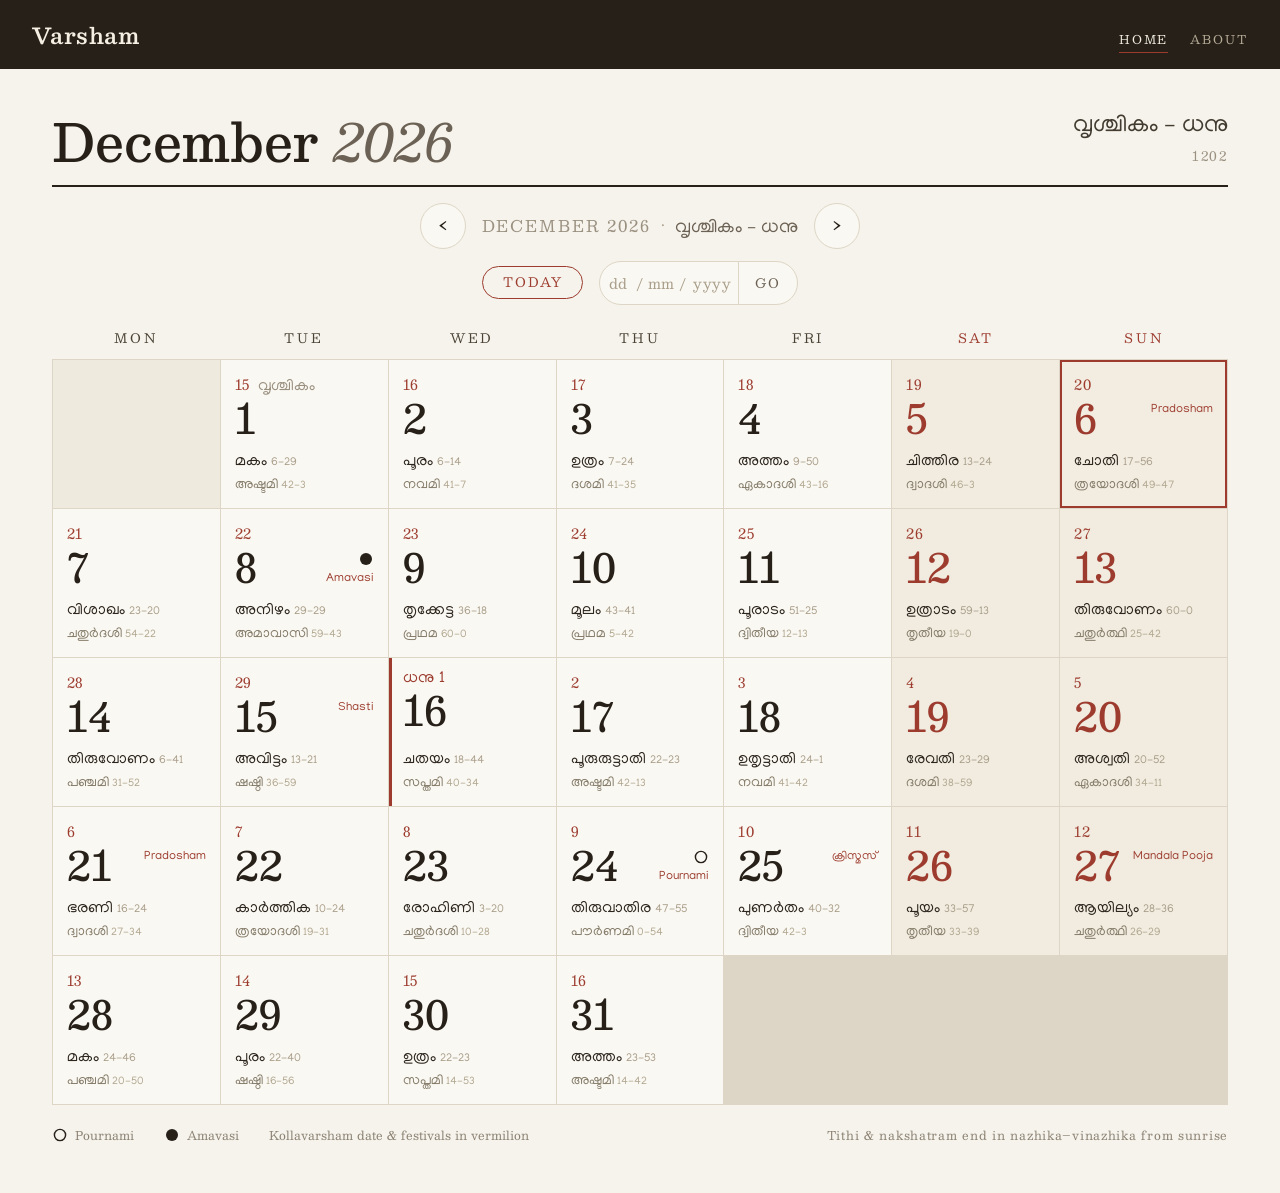
==== commit e6453c2c: "About page, and style cleanups" ====
--- a/index.html
+++ b/index.html
@@ -11,6 +11,14 @@
   <link rel="stylesheet" href="app.css">
 </head>
 <body>
+  <header class="site-header">
+    <a class="site-brand disp" href="./">Varsham</a>
+    <nav class="site-nav">
+      <a class="is-current" href="./" aria-current="page">Home</a>
+      <a href="about.html">About</a>
+    </nav>
+  </header>
+
   <div id="app" aria-busy="true">
     <div class="loading">Loading…</div>
   </div>
--- a/app.css
+++ b/app.css
@@ -55,6 +55,129 @@
   letter-spacing: 0.1em;
 }
 
+/* --------------------------------------------------------- site header
+   The brown band from the top of the day view, ivory text.               */
+
+.site-header {
+  background: var(--ink);
+  color: #f4efe2;
+  display: flex;
+  align-items: baseline;
+  justify-content: space-between;
+  flex-wrap: wrap;
+  gap: 8px 20px;
+  padding: 16px 32px;
+}
+.site-header .site-brand {
+  color: #f4efe2;
+  font-size: 22px;
+  font-weight: 600;
+  letter-spacing: 0.02em;
+  text-decoration: none;
+  transition: color 0.3s ease;
+}
+.site-header .site-brand:hover { color: #ffffff; }
+.site-header .site-nav {
+  display: flex;
+  gap: 22px;
+  font-family: "Besley", Georgia, serif;
+  font-size: 12px;
+  letter-spacing: 0.16em;
+  text-transform: uppercase;
+}
+.site-header .site-nav a {
+  color: #b8ad97;
+  text-decoration: none;
+  padding-bottom: 3px;
+  border-bottom: 1px solid transparent;
+  transition: color 0.3s ease, border-color 0.3s ease;
+}
+.site-header .site-nav a:hover { color: #f4efe2; }
+.site-header .site-nav a.is-current {
+  color: #f4efe2;
+  border-bottom-color: var(--vermilion);
+}
+
+@media (max-width: 640px) {
+  .site-header { padding: 13px 16px; }
+  .site-header .site-brand { font-size: 18px; }
+  .site-header .site-nav { gap: 16px; font-size: 10.5px; letter-spacing: 0.14em; }
+}
+
+/* ---------------------------------------------------------- static page
+   About and any future prose page — same measure as the calendar shell.  */
+
+.page {
+  max-width: 760px;
+  margin: 0 auto;
+  padding: 56px 32px 80px;
+  overflow-wrap: break-word;
+}
+.page-wrap > * { margin: 0 0 18px; }
+.page-kicker {
+  font-size: 13px;
+  letter-spacing: 0.32em;
+  text-transform: uppercase;
+  color: var(--vermilion);
+  margin-bottom: 6px;
+}
+.page-title {
+  font-size: 46px;
+  font-weight: 500;
+  line-height: 1;
+  margin-bottom: 24px;
+}
+.page-lede {
+  font-size: 19px;
+  line-height: 1.6;
+  color: var(--ink-2);
+}
+.page h2 {
+  font-size: 15px;
+  letter-spacing: 0.16em;
+  text-transform: uppercase;
+  color: var(--ink-soft);
+  margin-top: 40px;
+  margin-bottom: 12px;
+}
+.page p {
+  font-size: 16px;
+  line-height: 1.7;
+  color: var(--ink-faint);
+}
+.page p em { font-style: italic; color: var(--ink-soft); }
+.page .ml { color: var(--ink-2); }
+.page-defs { margin: 0; }
+.page-defs dt {
+  font-size: 17px;
+  color: var(--ink);
+  margin-top: 18px;
+}
+.page-defs dt .tl {
+  font-family: "Besley", Georgia, serif;
+  font-size: 13px;
+  font-style: italic;
+  color: var(--muted);
+  margin-left: 6px;
+}
+.page-defs dd {
+  margin: 4px 0 0;
+  font-size: 15px;
+  line-height: 1.65;
+  color: var(--ink-faint);
+}
+.page-back {
+  margin-top: 44px;
+  padding-top: 20px;
+  border-top: 1px solid var(--rule);
+}
+
+@media (max-width: 640px) {
+  .page { padding: 36px 20px 64px; }
+  .page-title { font-size: 36px; }
+  .page-lede { font-size: 17px; }
+}
+
 /* ------------------------------------------------------------------ shell */
 
 .wrap {
@@ -73,14 +196,6 @@
 }
 .masthead .mh-prev,
 .masthead .mh-next { display: none; }        /* desktop uses the .monthnav arrows */
-
-.masthead .era {
-  font-family: "Besley", Georgia, serif;
-  font-size: 15px;
-  letter-spacing: 0.32em;
-  text-transform: uppercase;
-  color: var(--vermilion);
-}
 
 .masthead h1 {
   font-family: "Besley", Georgia, serif;
@@ -137,9 +252,9 @@
   background: var(--card);
   color: var(--ink);
   font-family: "Besley", Georgia, serif;
-  font-size: 16px;
-  width: 38px;
-  height: 38px;
+  font-size: 19px;
+  width: 46px;
+  height: 46px;
   border-radius: 50%;
   cursor: pointer;
   line-height: 1;
@@ -151,8 +266,8 @@
 .monthnav .cur {
   display: inline-flex;
   align-items: baseline;
-  gap: 8px;
-  font-size: 13px;
+  gap: 10px;
+  font-size: 16px;
   letter-spacing: 0.12em;
   color: var(--muted);
 }
@@ -162,26 +277,28 @@
 }
 .monthnav .cur .ml {
   font-family: "Manjari", "Besley", serif;
-  font-size: 15px;
+  font-size: 19px;
   letter-spacing: 0;
   color: #6b6154;
 }
 .monthnav .cur .dot { color: var(--faint); }
 
-.monthnav .today-btn {
+.monthnav .today-btn,
+.dd-back .today-btn {
   appearance: none;
   cursor: pointer;
   border: 1px solid var(--vermilion);
   border-radius: 999px;
-  padding: 6px 16px;
-  font-size: 11px;
+  padding: 9px 20px;
+  font-size: 13px;
   letter-spacing: 0.14em;
   text-transform: uppercase;
   color: var(--vermilion);
   background: transparent;
   line-height: 1;
 }
-.monthnav .today-btn:hover { background: #f4e9e4; }
+.monthnav .today-btn:hover,
+.dd-back .today-btn:hover { background: #f4e9e4; }
 
 /* dd / mm / yyyy — pill with three fields, separators, and a Go button */
 .monthnav .goto {
@@ -199,14 +316,14 @@
   background: transparent;
   color: var(--ink);
   font-family: "Besley", Georgia, serif;
-  font-size: 12px;
+  font-size: 14px;
   letter-spacing: 0.08em;
   text-align: center;
-  padding: 6px 0;
+  padding: 9px 0;
 }
 .monthnav .goto .gd,
-.monthnav .goto .gm { width: 30px; }
-.monthnav .goto .gy { width: 44px; }
+.monthnav .goto .gm { width: 36px; }
+.monthnav .goto .gy { width: 52px; }
 .monthnav .goto input::placeholder { color: var(--faint); letter-spacing: 0.06em; }
 .monthnav .goto input:focus { outline: none; background: #f0ece1; }
 .monthnav .goto .sep {
@@ -214,7 +331,7 @@
   align-items: center;
   color: var(--faint);
   font-family: "Besley", Georgia, serif;
-  font-size: 12px;
+  font-size: 14px;
 }
 .monthnav .goto button {
   appearance: none;
@@ -223,10 +340,10 @@
   border-left: 1px solid var(--rule);
   background: transparent;
   color: var(--ink-soft);
-  font-size: 11px;
+  font-size: 13px;
   letter-spacing: 0.12em;
   text-transform: uppercase;
-  padding: 6px 13px;
+  padding: 9px 16px;
 }
 .monthnav .goto button:hover { background: #f0ece1; }
 
@@ -277,9 +394,19 @@
 .cell.sat    { background: var(--card-sun); }
 .cell.month-start { box-shadow: inset 3px 0 0 0 var(--vermilion); }
 .cell.clickable { cursor: pointer; }
-.cell.clickable:hover { background: #ffffff; box-shadow: inset 0 0 0 1px var(--rule); }
-.cell.clickable.month-start:hover { box-shadow: inset 0 0 0 1px var(--rule), inset 3px 0 0 0 var(--vermilion); }
-.cell.clickable.today:hover { background: #fdf6ea; box-shadow: inset 0 0 0 2px var(--vermilion); }
+.cell.clickable:hover {
+  background: #ffffff;
+  box-shadow: 0 4px 14px rgba(38, 32, 25, 0.14);
+  position: relative;
+  z-index: 1;
+}
+.cell.clickable.month-start:hover {
+  box-shadow: inset 3px 0 0 0 var(--vermilion), 0 4px 14px rgba(38, 32, 25, 0.14);
+}
+.cell.clickable.today:hover {
+  background: #fdf6ea;
+  box-shadow: inset 0 0 0 2px var(--vermilion), 0 4px 14px rgba(38, 32, 25, 0.14);
+}
 .cell.today { background: #f3ece0; box-shadow: inset 0 0 0 2px var(--vermilion); }
 .cell.today.month-start { box-shadow: inset 0 0 0 2px var(--vermilion), inset 3px 0 0 0 var(--vermilion); }
 
@@ -323,6 +450,7 @@
 .cell.sat .num .date { color: var(--vermilion); }
 
 .cell .pan .mstrip { display: none; }          /* mobile list mode only */
+.cell .pan .pan-fest { display: none; }         /* mobile list mode only — desktop uses .aside .fest */
 
 .cell .aside {
   grid-column: 2;
@@ -387,8 +515,20 @@
 @media (max-width: 640px) {
   .wrap { padding: 0; max-width: none; }
 
+  /* The brown band — site header + month masthead — stays pinned while the
+     day list scrolls under it. (overflow-x:hidden on <body> would break
+     position:sticky, so the mobile scroll clip lives on .grid instead.) */
+  .site-header {
+    position: sticky;
+    top: 0;
+    z-index: 20;
+  }
+
   /* dark header band: ‹  January 2026 / ധനു – മകരം · 1201  ›  */
   .masthead {
+    position: sticky;
+    top: 44px;               /* sits just under the sticky .site-header */
+    z-index: 19;
     background: var(--ink);
     color: #f4efe2;
     border-bottom: none;
@@ -423,7 +563,6 @@
     display: block;
     text-align: center;
   }
-  .masthead .stack-left .era { display: none; }
   .masthead h1 {
     font-family: "Besley", Georgia, serif;
     font-size: 27px;
@@ -463,9 +602,10 @@
     background: transparent;
   }
   .monthnav .nav-months { display: none; }        /* month title lives in the masthead */
-  .monthnav .nav-row.nav-jump { gap: 12px; }
+  .monthnav .nav-row.nav-jump { gap: 12px; flex-wrap: wrap; }
   .monthnav .today-btn { color: var(--vermilion); border-color: var(--vermilion); }
   .monthnav .today-btn:hover { background: rgba(255,255,255,0.06); }
+  .dd-back .today-btn:hover { background: rgba(38,32,25,0.05); }
   .weekdays, .legend { display: none; }
 
   .grid {
@@ -490,8 +630,8 @@
   }
   .cell.empty { display: none; }
   .cell.month-start { box-shadow: inset 0 3px 0 0 var(--vermilion); }  /* TOP border on phone */
-  .cell.today { box-shadow: inset 3px 0 0 0 var(--vermilion); }
-  .cell.today.month-start { box-shadow: inset 0 3px 0 0 var(--vermilion), inset 3px 0 0 0 var(--vermilion); }
+  .cell.today { box-shadow: inset 0 0 0 2px var(--vermilion); }        /* full outline on today */
+  .cell.today.month-start { box-shadow: inset 0 0 0 2px var(--vermilion); }
 
   .cell .head,
   .cell .aside { display: none; }
@@ -549,6 +689,16 @@
   }
   .cell .pan .mstrip.muted { color: var(--muted); }
 
+  /* observances / holidays — vermilion, at the top of the panchangam column,
+     above the nakshatram. Wraps to as many lines as it needs. */
+  .cell .pan .pan-fest {
+    display: block;
+    font-family: "Manjari", "Besley", serif;
+    font-size: 15px;
+    color: var(--vermilion);
+    line-height: 1.3;
+  }
+
   .cell .pan .nak {
     display: flex;
     align-items: baseline;
@@ -607,20 +757,21 @@
 .dd-head .wd .ml { letter-spacing: 0; font-size: 14px; }
 .dd-head .big {
   display: flex;
-  align-items: baseline;
-  gap: 12px;
-  margin-top: 6px;
+  align-items: center;
+  gap: 14px;
+  margin-top: 8px;
 }
 .dd-head .big .date {
   font-family: "Besley", Georgia, serif;
   font-size: 76px;
-  line-height: 0.82;
+  line-height: 1;
   font-weight: 600;
 }
 .dd-head .big .mo {
   font-family: "Besley", Georgia, serif;
   font-size: 18px;
   font-style: italic;
+  line-height: 1.25;
   color: #b8ad97;
 }
 
@@ -677,6 +828,14 @@
   line-height: 1.2;
   margin-top: 3px;
 }
+.dd-feature .name .en {
+  font-family: "Besley", Georgia, serif;
+  font-size: 15px;
+  font-style: italic;
+  color: var(--muted);
+  margin-left: 6px;
+  white-space: nowrap;
+}
 .dd-feature .grow { flex-grow: 1; }
 .dd-feature .end {
   text-align: right;
@@ -706,6 +865,12 @@
   border-bottom: 1px solid #e8e1d0;
 }
 .dd-row:last-child { border-bottom: none; }
+
+.dd-back {
+  display: flex;
+  justify-content: center;
+  padding-top: 24px;
+}
 .dd-row .k {
   font-family: "Besley", Georgia, serif;
   font-size: 11px;
@@ -725,19 +890,6 @@
   font-family: "Besley", Georgia, serif;
   font-size: 16px;
   color: #423b30;
-}
-
-.dd-foot {
-  display: flex;
-  align-items: center;
-  gap: 12px;
-  margin-top: 24px;
-}
-.dd-foot .line { flex-grow: 1; height: 1px; background: var(--rule); }
-.dd-foot .orn {
-  font-family: "Besley", Georgia, serif;
-  font-size: 13px;
-  color: #c3b8a0;
 }
 
 @media (max-width: 640px) {
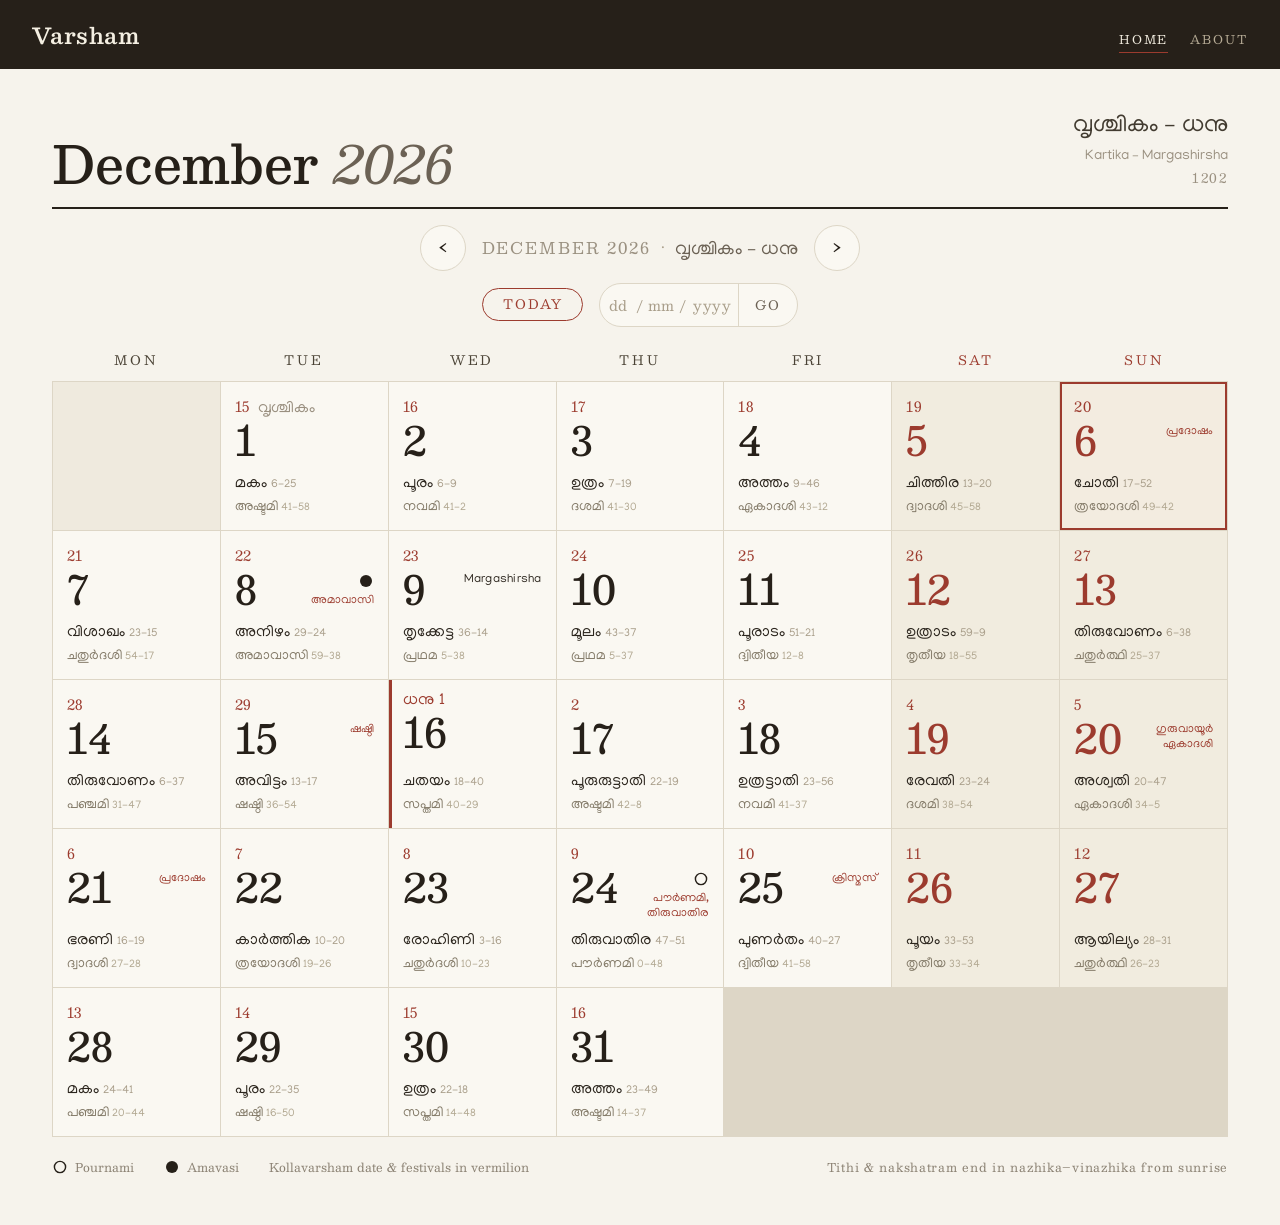
==== commit 0abd8062: "Added favicon and updated title" ====
--- a/index.html
+++ b/index.html
@@ -3,8 +3,9 @@
 <head>
   <meta charset="utf-8">
   <meta name="viewport" content="width=device-width, initial-scale=1">
-  <title>Malayalam Calendar</title>
+  <title>Varsham: Malayalam Calendar</title>
   <meta name="description" content="Malayalam panchangam calendar — tithi, nakshatram, nazhika, Kollavarsham dates.">
+  <link rel="icon" href="favicon.svg" type="image/svg+xml">
   <link rel="preconnect" href="https://fonts.googleapis.com">
   <link rel="preconnect" href="https://fonts.gstatic.com" crossorigin>
   <link rel="stylesheet" href="https://fonts.googleapis.com/css2?family=Besley:ital,wght@0,400;0,500;0,600;0,700;1,400;1,500&family=Manjari:wght@400;700&display=swap">
--- a/app.css
+++ b/app.css
@@ -219,6 +219,13 @@
   color: #423b30;
 }
 .masthead .ml-months .names { display: block; }
+.masthead .ml-months .lunar {
+  display: block;
+  font-family: "Manjari", "Besley", serif;
+  font-size: 14px;
+  color: var(--muted);
+  margin-top: 1px;
+}
 .masthead .ml-months .yr {
   display: block;
   font-family: "Besley", Georgia, serif;
@@ -451,6 +458,7 @@
 
 .cell .pan .mstrip { display: none; }          /* mobile list mode only */
 .cell .pan .pan-fest { display: none; }         /* mobile list mode only — desktop uses .aside .fest */
+.cell .pan .pan-lunar { display: none; }        /* mobile list mode only */
 
 .cell .aside {
   grid-column: 2;
@@ -467,6 +475,14 @@
   font-size: 12px;
   line-height: 1.3;
   color: var(--vermilion);
+}
+/* Sanskrit amanta lunar-month name, on the day the month starts —
+   sits above the moon glyph, top-right of the cell. */
+.cell .aside .lunar-month {
+  font-family: "Manjari", "Besley", serif;
+  font-size: 12px;
+  letter-spacing: 0.02em;
+  color: var(--ink-2);
 }
 
 .cell .pan {
@@ -583,6 +599,13 @@
     margin-top: 3px;
   }
   .masthead .ml-months .names { display: inline; }
+  .masthead .ml-months .lunar {
+    display: block;
+    font-family: "Manjari", "Besley", serif;
+    font-size: 12px;
+    color: #8a7d64;
+    margin-top: 1px;
+  }
   .masthead .ml-months .yr {
     display: inline;
     font-family: "Besley", Georgia, serif;
@@ -689,6 +712,16 @@
   }
   .cell .pan .mstrip.muted { color: var(--muted); }
 
+  /* Sanskrit amanta lunar-month name, on the day the month starts */
+  .cell .pan .pan-lunar {
+    display: block;
+    font-family: "Manjari", "Besley", serif;
+    font-size: 14px;
+    letter-spacing: 0.01em;
+    color: var(--ink-2);
+    line-height: 1.3;
+  }
+
   /* observances / holidays — vermilion, at the top of the panchangam column,
      above the nakshatram. Wraps to as many lines as it needs. */
   .cell .pan .pan-fest {
